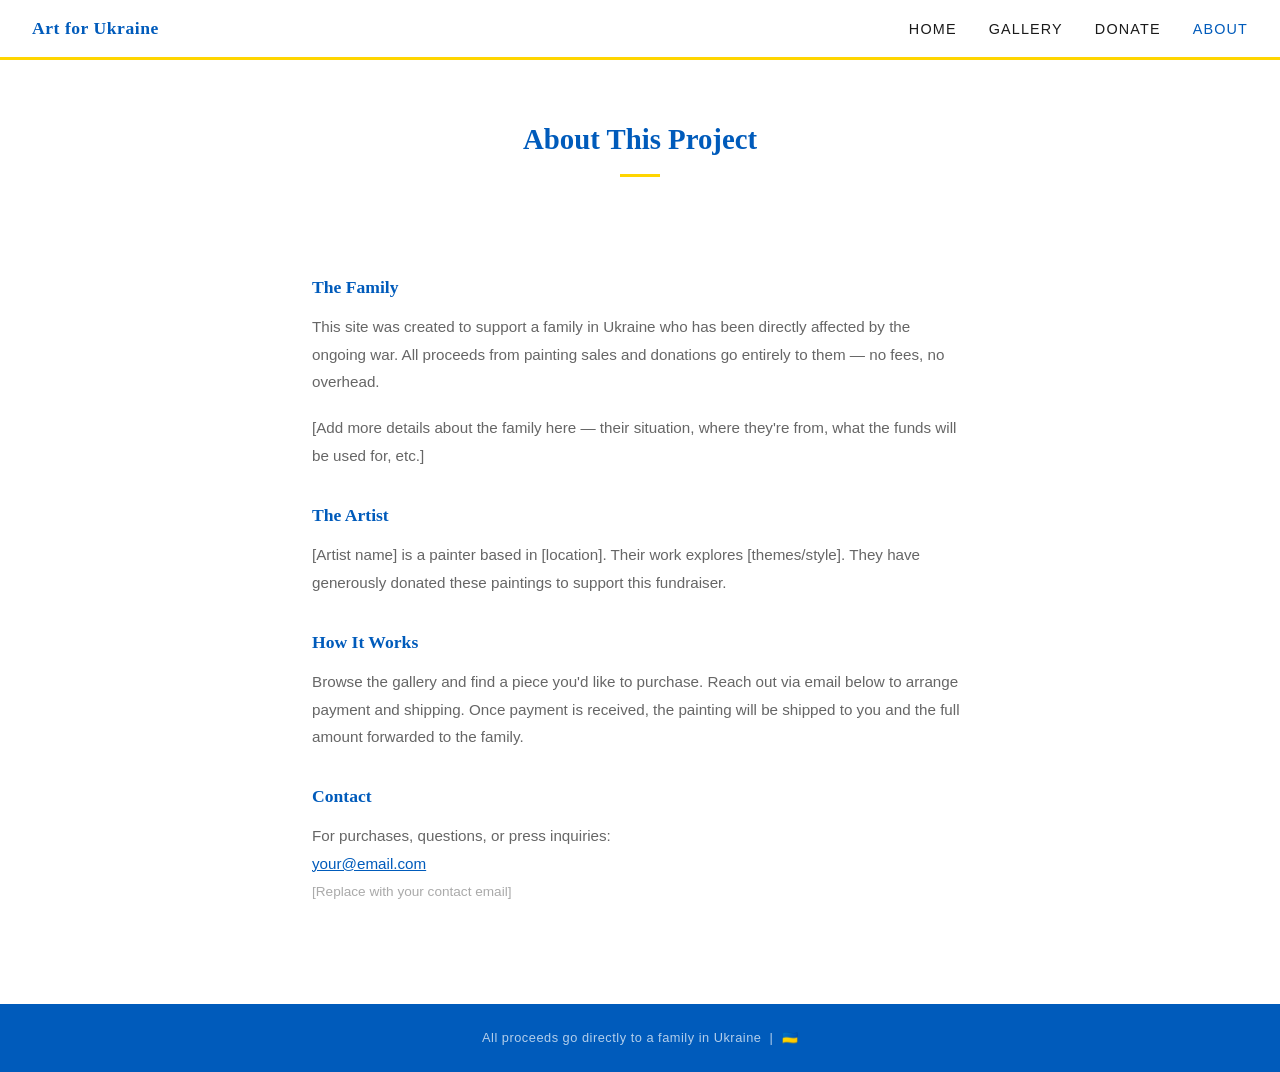
==== about.html @ 4f0dad18 "Initial website" ====
<!DOCTYPE html>
<html lang="en">
<head>
  <meta charset="UTF-8" />
  <meta name="viewport" content="width=device-width, initial-scale=1.0" />
  <title>About — Art for Ukraine</title>
  <link rel="stylesheet" href="style.css" />
</head>
<body>

  <nav>
    <span class="nav-logo">Art for Ukraine</span>
    <ul class="nav-links">
      <li><a href="index.html">Home</a></li>
      <li><a href="gallery.html">Gallery</a></li>
      <li><a href="donate.html">Donate</a></li>
      <li><a href="about.html" class="active">About</a></li>
    </ul>
  </nav>

  <main class="page">

    <div class="section-header">
      <h2>About This Project</h2>
      <div class="stripe"></div>
    </div>

    <div class="about-section">

      <h3>The Family</h3>
      <p>
        <!-- Replace with the family's story -->
        This site was created to support a family in Ukraine who has been directly affected by the ongoing war.
        All proceeds from painting sales and donations go entirely to them — no fees, no overhead.
      </p>
      <p>
        <!-- Add more context here as you see fit -->
        [Add more details about the family here — their situation, where they're from, what the funds will be used for, etc.]
      </p>

      <h3>The Artist</h3>
      <p>
        <!-- Replace with the artist's bio -->
        [Artist name] is a painter based in [location]. Their work explores [themes/style].
        They have generously donated these paintings to support this fundraiser.
      </p>

      <h3>How It Works</h3>
      <p>
        Browse the gallery and find a piece you'd like to purchase. Reach out via email below to
        arrange payment and shipping. Once payment is received, the painting will be shipped to you
        and the full amount forwarded to the family.
      </p>

      <h3>Contact</h3>
      <p>
        For purchases, questions, or press inquiries:
        <br />
        <a href="mailto:your@email.com" style="color: var(--blue); text-decoration: underline;">
          your@email.com
        </a>
        <br />
        <span style="font-size: 0.85rem; color: #aaa;">[Replace with your contact email]</span>
      </p>

    </div>

  </main>

  <footer>
    All proceeds go directly to a family in Ukraine &nbsp;|&nbsp; <span>🇺🇦</span>
  </footer>

</body>
</html>
---- style.css ----
/* ===========================
   Base & Reset
   =========================== */
*, *::before, *::after {
  box-sizing: border-box;
  margin: 0;
  padding: 0;
}

:root {
  --blue: #005BBB;
  --yellow: #FFD500;
  --white: #FFFFFF;
  --light-gray: #F5F5F5;
  --dark: #1a1a1a;
  --text-muted: #666;
  --font-main: 'Georgia', serif;
  --font-sans: 'Helvetica Neue', Arial, sans-serif;
}

html {
  scroll-behavior: smooth;
}

body {
  font-family: var(--font-sans);
  color: var(--dark);
  background: var(--white);
  line-height: 1.6;
}

a {
  color: inherit;
  text-decoration: none;
}

img {
  display: block;
  max-width: 100%;
}

/* ===========================
   Navigation
   =========================== */
nav {
  position: fixed;
  top: 0;
  left: 0;
  right: 0;
  z-index: 100;
  background: var(--white);
  border-bottom: 3px solid var(--yellow);
  display: flex;
  align-items: center;
  justify-content: space-between;
  padding: 0 2rem;
  height: 60px;
}

.nav-logo {
  font-family: var(--font-main);
  font-size: 1.1rem;
  font-weight: bold;
  color: var(--blue);
  letter-spacing: 0.03em;
}

.nav-links {
  display: flex;
  gap: 2rem;
  list-style: none;
}

.nav-links a {
  font-size: 0.9rem;
  letter-spacing: 0.08em;
  text-transform: uppercase;
  color: var(--dark);
  transition: color 0.2s;
}

.nav-links a:hover,
.nav-links a.active {
  color: var(--blue);
}

/* ===========================
   Page wrapper (offset for fixed nav)
   =========================== */
.page {
  padding-top: 60px;
  min-height: 100vh;
}

/* ===========================
   Splash / Hero
   =========================== */
.hero {
  display: flex;
  flex-direction: column;
  align-items: center;
  justify-content: center;
  min-height: calc(100vh - 60px);
  text-align: center;
  padding: 3rem 1.5rem;
  background: linear-gradient(
    180deg,
    var(--blue) 0%,
    var(--blue) 50%,
    var(--yellow) 50%,
    var(--yellow) 100%
  );
}

.hero-card {
  background: var(--white);
  padding: 3.5rem 3rem;
  max-width: 600px;
  width: 100%;
  box-shadow: 0 8px 40px rgba(0,0,0,0.15);
}

.hero-card h1 {
  font-family: var(--font-main);
  font-size: 2.2rem;
  color: var(--blue);
  margin-bottom: 1rem;
  line-height: 1.2;
}

.hero-card .subtitle {
  font-size: 1rem;
  color: var(--text-muted);
  margin-bottom: 2rem;
  line-height: 1.7;
}

.hero-stripe {
  width: 50px;
  height: 4px;
  background: var(--yellow);
  margin: 0 auto 1.5rem;
}

.btn {
  display: inline-block;
  padding: 0.75rem 2rem;
  font-size: 0.85rem;
  letter-spacing: 0.1em;
  text-transform: uppercase;
  border: 2px solid var(--blue);
  color: var(--blue);
  background: transparent;
  cursor: pointer;
  transition: background 0.2s, color 0.2s;
}

.btn:hover {
  background: var(--blue);
  color: var(--white);
}

.btn-yellow {
  border-color: var(--yellow);
  background: var(--yellow);
  color: var(--dark);
}

.btn-yellow:hover {
  background: #e6bf00;
  border-color: #e6bf00;
  color: var(--dark);
}

.hero-actions {
  display: flex;
  gap: 1rem;
  justify-content: center;
  flex-wrap: wrap;
  margin-top: 1.5rem;
}

/* ===========================
   Section Headers
   =========================== */
.section-header {
  text-align: center;
  padding: 3.5rem 1.5rem 2rem;
}

.section-header h2 {
  font-family: var(--font-main);
  font-size: 1.8rem;
  color: var(--blue);
  margin-bottom: 0.5rem;
}

.section-header .stripe {
  width: 40px;
  height: 3px;
  background: var(--yellow);
  margin: 0.75rem auto 1rem;
}

.section-header p {
  max-width: 520px;
  margin: 0 auto;
  color: var(--text-muted);
  font-size: 0.95rem;
}

/* ===========================
   Gallery Grid
   =========================== */
.gallery-grid {
  display: grid;
  grid-template-columns: repeat(auto-fill, minmax(260px, 1fr));
  gap: 2rem;
  padding: 1rem 3rem 4rem;
  max-width: 1200px;
  margin: 0 auto;
}

.gallery-item {
  display: flex;
  flex-direction: column;
  border: 1px solid #e8e8e8;
  transition: box-shadow 0.2s;
}

.gallery-item:hover {
  box-shadow: 0 4px 20px rgba(0, 91, 187, 0.12);
}

.gallery-item img {
  width: 100%;
  aspect-ratio: 4 / 3;
  object-fit: cover;
  background: var(--light-gray);
}

.gallery-placeholder {
  width: 100%;
  aspect-ratio: 4 / 3;
  background: var(--light-gray);
  display: flex;
  align-items: center;
  justify-content: center;
  color: #bbb;
  font-size: 0.85rem;
  letter-spacing: 0.05em;
}

.gallery-info {
  padding: 1rem 1.2rem;
  border-top: 2px solid var(--yellow);
}

.gallery-info h3 {
  font-family: var(--font-main);
  font-size: 1rem;
  color: var(--dark);
  margin-bottom: 0.25rem;
}

.gallery-info .medium {
  font-size: 0.8rem;
  color: var(--text-muted);
  margin-bottom: 0.5rem;
}

.gallery-info .price {
  font-size: 0.9rem;
  font-weight: bold;
  color: var(--blue);
}

.gallery-info .sold {
  font-size: 0.9rem;
  font-weight: bold;
  color: #999;
  text-decoration: line-through;
}

/* ===========================
   Donate Section
   =========================== */
.donate-section {
  max-width: 640px;
  margin: 0 auto;
  padding: 1rem 2rem 5rem;
  text-align: center;
}

.donate-card {
  border: 1px solid #e8e8e8;
  padding: 2.5rem 2rem;
  margin-bottom: 1.5rem;
}

.donate-card h3 {
  font-family: var(--font-main);
  font-size: 1.2rem;
  color: var(--blue);
  margin-bottom: 0.75rem;
}

.donate-card p {
  color: var(--text-muted);
  font-size: 0.9rem;
  margin-bottom: 1.5rem;
  line-height: 1.7;
}

.placeholder-note {
  display: inline-block;
  font-size: 0.78rem;
  color: #aaa;
  border: 1px dashed #ccc;
  padding: 0.3rem 0.75rem;
  margin-top: 0.5rem;
  letter-spacing: 0.04em;
}

/* ===========================
   About Section
   =========================== */
.about-section {
  max-width: 720px;
  margin: 0 auto;
  padding: 1rem 2rem 5rem;
}

.about-section p {
  color: var(--text-muted);
  font-size: 0.95rem;
  line-height: 1.8;
  margin-bottom: 1.2rem;
}

.about-section h3 {
  font-family: var(--font-main);
  font-size: 1.1rem;
  color: var(--blue);
  margin: 2rem 0 0.75rem;
}

/* ===========================
   Footer
   =========================== */
footer {
  background: var(--blue);
  color: rgba(255,255,255,0.7);
  text-align: center;
  font-size: 0.8rem;
  padding: 1.5rem 1rem;
  letter-spacing: 0.04em;
}

footer span {
  color: var(--yellow);
}

/* ===========================
   Responsive
   =========================== */
@media (max-width: 600px) {
  nav {
    padding: 0 1rem;
  }

  .nav-logo {
    font-size: 0.95rem;
  }

  .nav-links {
    gap: 1rem;
  }

  .hero-card {
    padding: 2.5rem 1.5rem;
  }

  .hero-card h1 {
    font-size: 1.6rem;
  }

  .gallery-grid {
    padding: 1rem 1.5rem 3rem;
  }
}
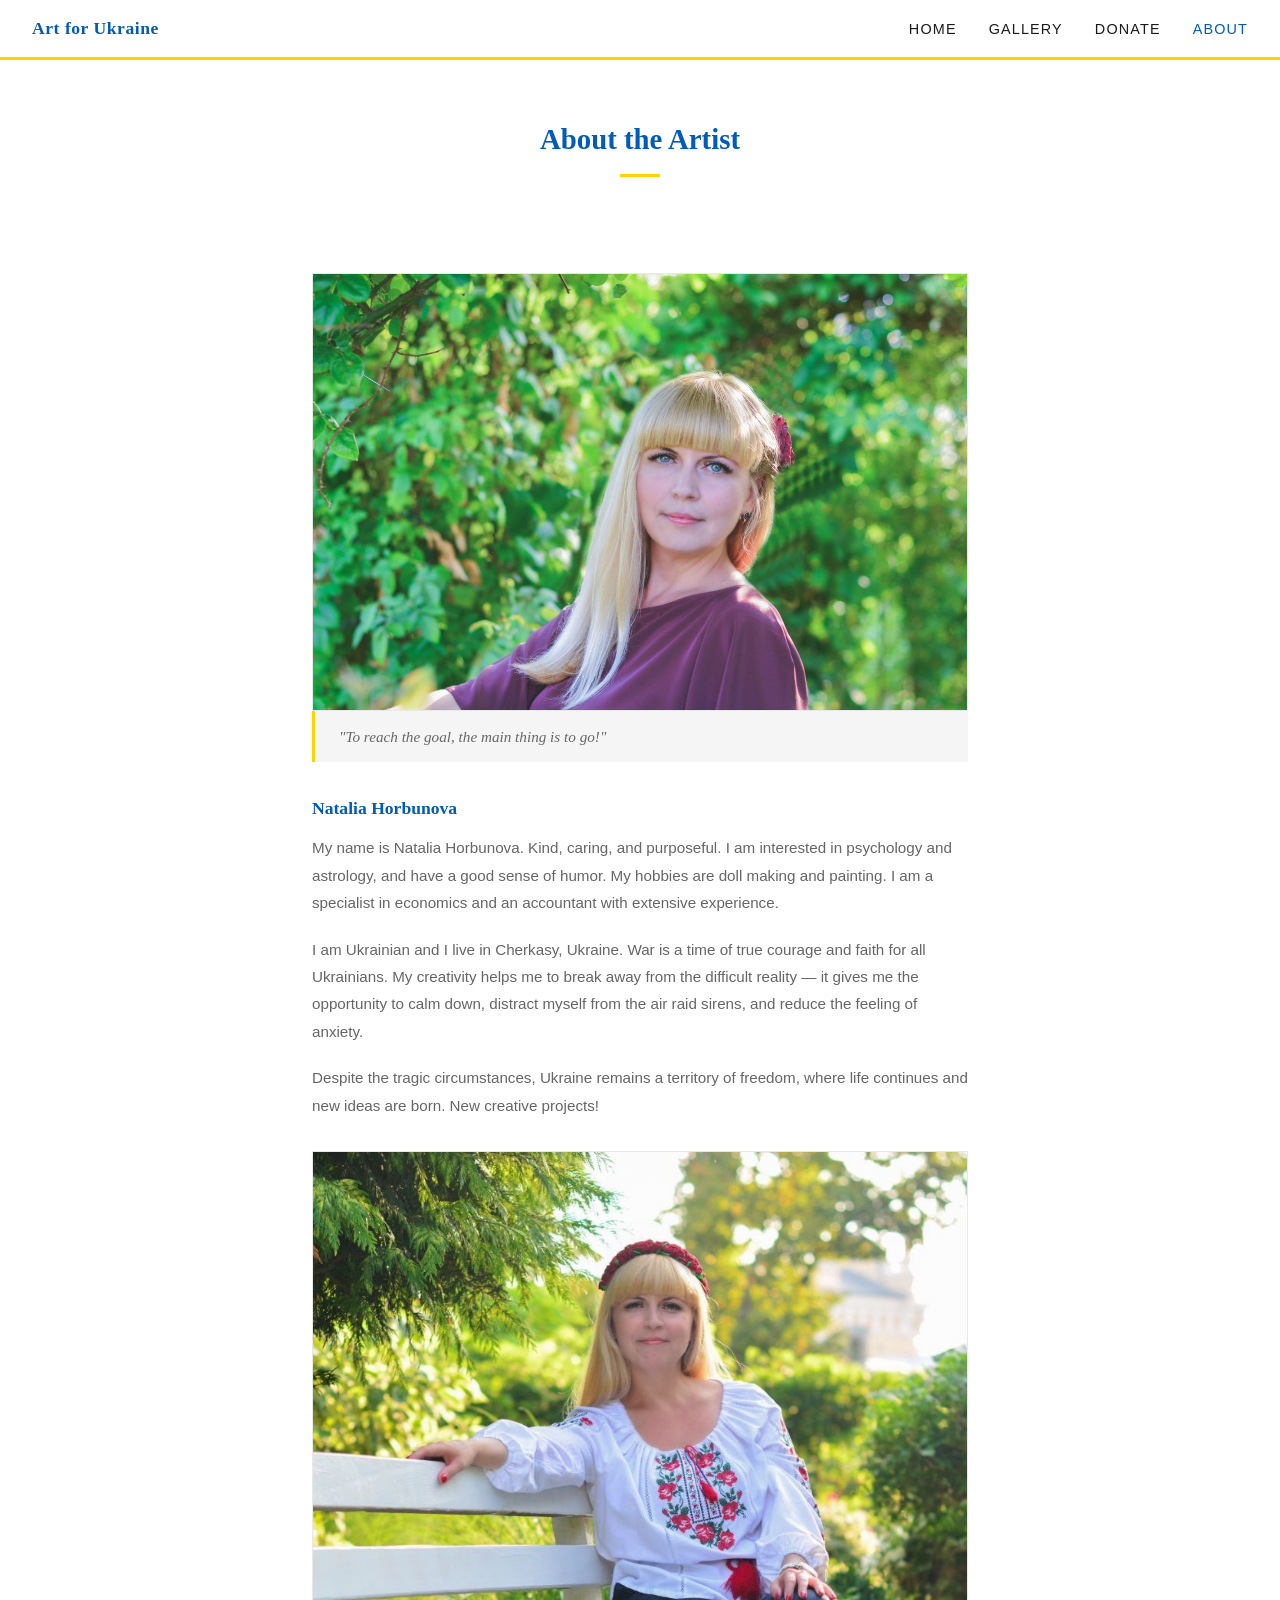
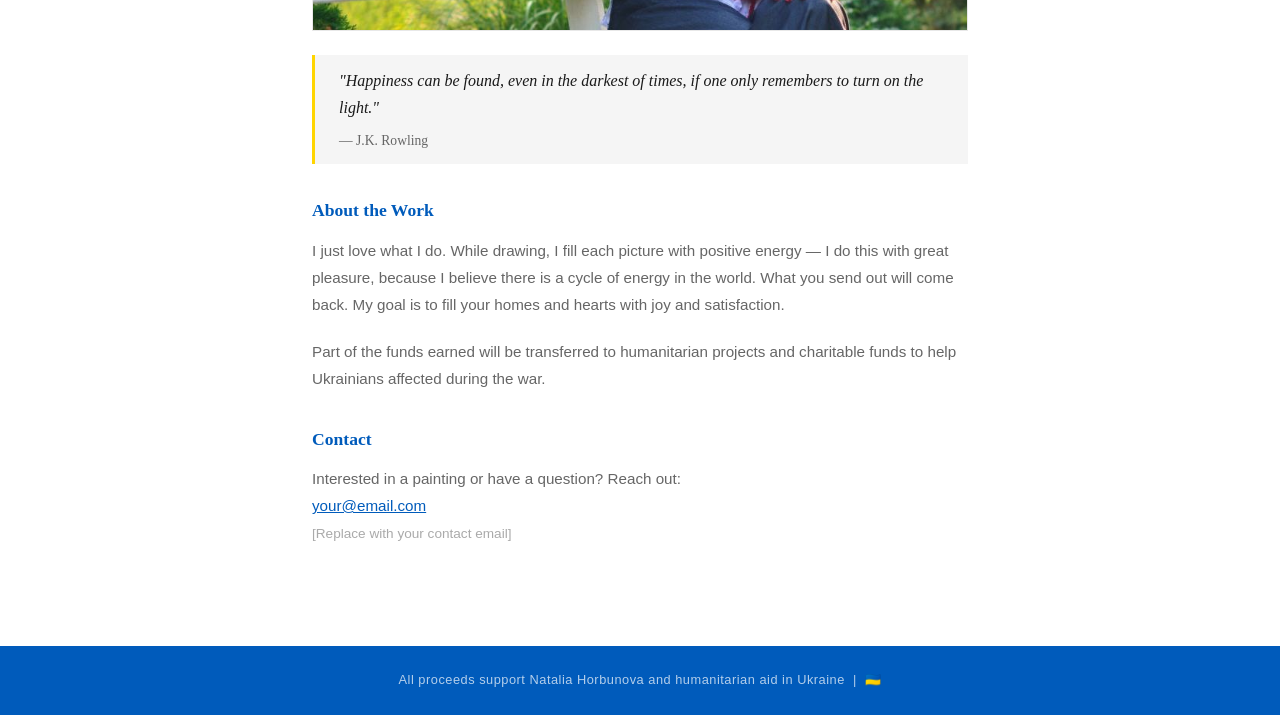
==== commit fe0b3bd2: "Add photos and about" ====
--- a/about.html
+++ b/about.html
@@ -21,40 +21,57 @@
   <main class="page">
 
     <div class="section-header">
-      <h2>About This Project</h2>
+      <h2>About the Artist</h2>
       <div class="stripe"></div>
     </div>
 
     <div class="about-section">
 
-      <h3>The Family</h3>
+      <div class="artist-photo-block">
+        <img src="assets/Natalia-Horbunova-headshot.jpg" alt="Natalia Horbunova" />
+        <p class="photo-caption">"To reach the goal, the main thing is to go!"</p>
+      </div>
+
+      <h3>Natalia Horbunova</h3>
       <p>
-        <!-- Replace with the family's story -->
-        This site was created to support a family in Ukraine who has been directly affected by the ongoing war.
-        All proceeds from painting sales and donations go entirely to them — no fees, no overhead.
+        My name is Natalia Horbunova. Kind, caring, and purposeful. I am interested in psychology
+        and astrology, and have a good sense of humor. My hobbies are doll making and painting.
+        I am a specialist in economics and an accountant with extensive experience.
       </p>
       <p>
-        <!-- Add more context here as you see fit -->
-        [Add more details about the family here — their situation, where they're from, what the funds will be used for, etc.]
+        I am Ukrainian and I live in Cherkasy, Ukraine. War is a time of true courage and faith
+        for all Ukrainians. My creativity helps me to break away from the difficult reality — it
+        gives me the opportunity to calm down, distract myself from the air raid sirens, and reduce
+        the feeling of anxiety.
+      </p>
+      <p>
+        Despite the tragic circumstances, Ukraine remains a territory of freedom, where life
+        continues and new ideas are born. New creative projects!
       </p>
 
-      <h3>The Artist</h3>
+      <div class="artist-photo-block">
+        <img src="assets/Natalia-Horbunova-bench.jpg" alt="Natalia Horbunova with her paintings" />
+        <blockquote>
+          "Happiness can be found, even in the darkest of times, if one only remembers to turn on the light."
+          <cite>— J.K. Rowling</cite>
+        </blockquote>
+      </div>
+
+      <h3>About the Work</h3>
       <p>
-        <!-- Replace with the artist's bio -->
-        [Artist name] is a painter based in [location]. Their work explores [themes/style].
-        They have generously donated these paintings to support this fundraiser.
+        I just love what I do. While drawing, I fill each picture with positive energy — I do
+        this with great pleasure, because I believe there is a cycle of energy in the world.
+        What you send out will come back. My goal is to fill your homes and hearts with joy
+        and satisfaction.
       </p>
-
-      <h3>How It Works</h3>
       <p>
-        Browse the gallery and find a piece you'd like to purchase. Reach out via email below to
-        arrange payment and shipping. Once payment is received, the painting will be shipped to you
-        and the full amount forwarded to the family.
+        Part of the funds earned will be transferred to humanitarian projects and charitable
+        funds to help Ukrainians affected during the war.
       </p>
 
       <h3>Contact</h3>
       <p>
-        For purchases, questions, or press inquiries:
+        Interested in a painting or have a question? Reach out:
         <br />
         <a href="mailto:your@email.com" style="color: var(--blue); text-decoration: underline;">
           your@email.com
@@ -68,7 +85,7 @@
   </main>
 
   <footer>
-    All proceeds go directly to a family in Ukraine &nbsp;|&nbsp; <span>🇺🇦</span>
+    All proceeds support Natalia Horbunova and humanitarian aid in Ukraine &nbsp;|&nbsp; <span>🇺🇦</span>
   </footer>
 
 </body>
--- a/style.css
+++ b/style.css
@@ -389,3 +389,109 @@
     padding: 1rem 1.5rem 3rem;
   }
 }
+
+/* ===========================
+   Set Highlight (Gallery)
+   =========================== */
+.set-highlight {
+  display: flex;
+  gap: 2.5rem;
+  align-items: center;
+  max-width: 1000px;
+  margin: 0 auto 3rem;
+  padding: 0 3rem;
+}
+
+.set-image {
+  flex: 1;
+  min-width: 0;
+}
+
+.set-image img {
+  width: 100%;
+  border: 1px solid #e8e8e8;
+}
+
+.set-info {
+  flex: 1;
+  min-width: 0;
+}
+
+.set-label {
+  font-size: 0.75rem;
+  letter-spacing: 0.12em;
+  text-transform: uppercase;
+  color: var(--text-muted);
+  margin-bottom: 0.5rem;
+}
+
+.set-info h3 {
+  font-family: var(--font-main);
+  font-size: 1.4rem;
+  color: var(--blue);
+  margin-bottom: 1rem;
+}
+
+.set-desc {
+  color: var(--text-muted);
+  font-size: 0.9rem;
+  line-height: 1.7;
+  margin-bottom: 1.5rem;
+}
+
+@media (max-width: 700px) {
+  .set-highlight {
+    flex-direction: column;
+    padding: 0 1.5rem;
+  }
+}
+
+/* ===========================
+   Artist Photo Blocks (About)
+   =========================== */
+.artist-photo-block {
+  margin: 2rem 0;
+}
+
+.artist-photo-block img {
+  width: 100%;
+  max-height: 480px;
+  object-fit: cover;
+  object-position: top;
+  border: 1px solid #e8e8e8;
+  display: block;
+}
+
+.photo-caption {
+  font-family: var(--font-main);
+  font-style: italic;
+  font-size: 1rem;
+  color: var(--text-muted);
+  padding: 0.75rem 1.5rem;
+  background: var(--light-gray);
+  border-left: 3px solid var(--yellow);
+  line-height: 1.6;
+}
+
+/* ===========================
+   Blockquote
+   =========================== */
+blockquote {
+  border-left: 3px solid var(--yellow);
+  margin: 1.5rem 0;
+  padding: 0.75rem 1.5rem;
+  background: var(--light-gray);
+  font-family: var(--font-main);
+  font-style: italic;
+  color: var(--dark);
+  font-size: 1rem;
+  line-height: 1.7;
+}
+
+blockquote cite {
+  display: block;
+  margin-top: 0.5rem;
+  font-size: 0.85rem;
+  font-style: normal;
+  color: var(--text-muted);
+}
